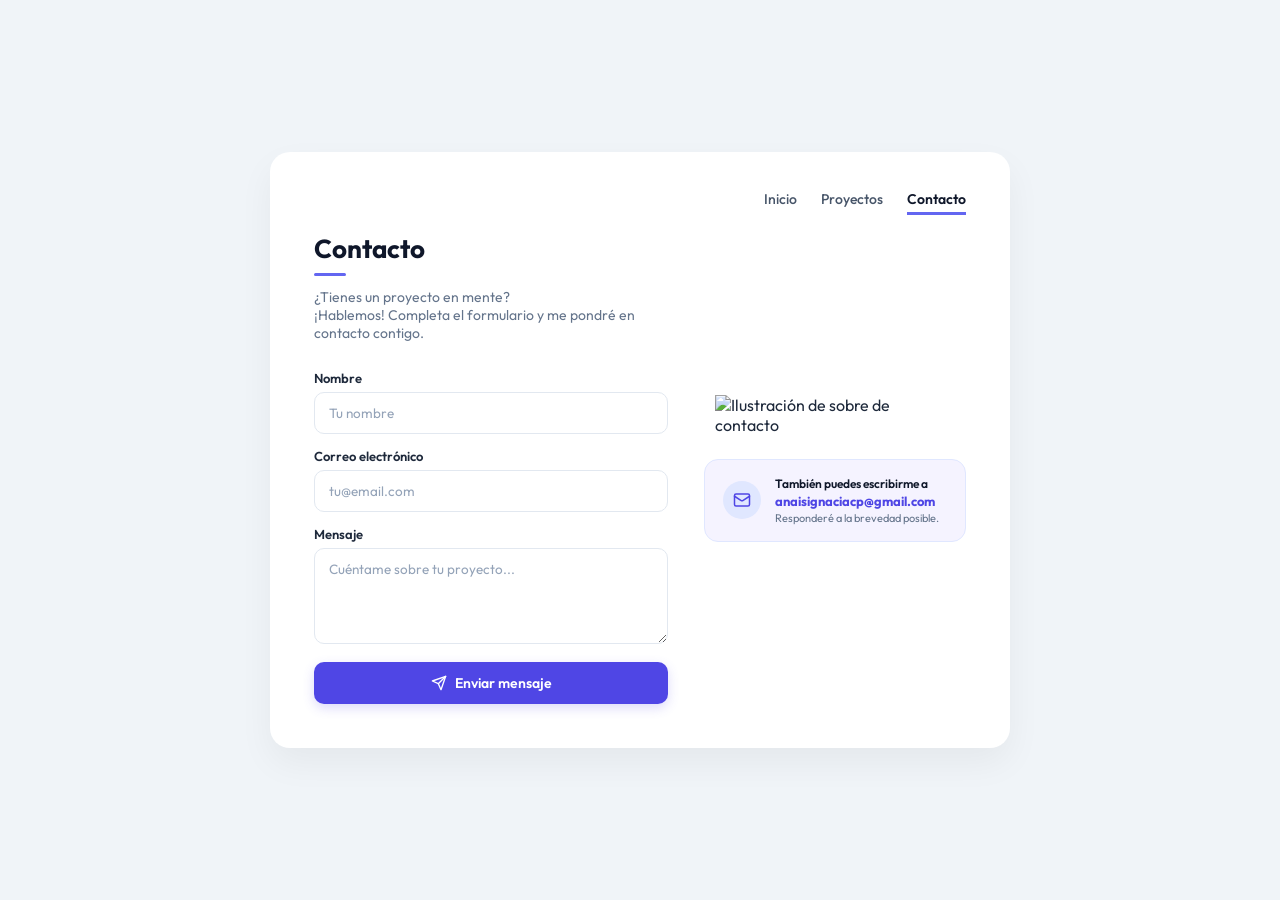
==== contacto.html @ 5600ac30 "Crear vista de contacto" ====
<!DOCTYPE html>
<html lang="es">

<head>
    <meta charset="UTF-8">
    <meta name="viewport" content="width=device-width, initial-scale=1.0">
    <title>Contacto / Anaís Cruz</title>

    <!-- Enlace a los estilos CSS -->
    <link rel="stylesheet" href="css/style.css?v=2">

    <!-- Tipografía Outfit desde Google Fonts -->
    <link rel="preconnect" href="https://fonts.googleapis.com">
    <link rel="preconnect" href="https://fonts.gstatic.com" crossorigin>
    <link href="https://fonts.googleapis.com/css2?family=Outfit:wght@300;400;500;600;700&display=swap" rel="stylesheet">
</head>

<body>

    <!-- TARJETA CONTENEDORA PRINCIPAL -->
    <main class="card card-wide">

        <!-- 1. MENÚ DE NAVEGACIÓN -->
        <nav class="navbar">
            <ul class="nav-links">
                <li><a href="index.html">Inicio</a></li>
                <li><a href="proyectos.html">Proyectos</a></li>
                <li><a href="contacto.html" class="active">Contacto</a></li>
            </ul>
        </nav>
        <!-- CONTENEDOR EN 2 COLUMNAS (FORMULARIO E ILUSTRACIÓN) -->
        <div class="contact-layout">

            <!-- COLUMNA IZQUIERDA: FORMULARIO -->
            <div class="contact-left">

                <!-- Encabezado -->
                <header class="page-header">
                    <h1 class="page-title">Contacto</h1>
                    <div class="divider-left"></div>
                    <p class="page-subtitle">
                        ¿Tienes un proyecto en mente?<br>
                        ¡Hablemos! Completa el formulario y me pondré en contacto contigo.
                    </p>
                </header>

                <!-- Formulario -->
                <form class="contact-form" action="https://formspree.io/f/tu-codigo" method="POST">

                    <div class="form-group">
                        <label for="nombre" class="form-label">Nombre</label>
                        <input type="text" id="nombre" name="nombre" class="form-input" placeholder="Tu nombre"
                            required>
                    </div>

                    <div class="form-group">
                        <label for="email" class="form-label">Correo electrónico</label>
                        <input type="email" id="email" name="email" class="form-input" placeholder="tu@email.com"
                            required>
                    </div>

                    <div class="form-group">
                        <label for="mensaje" class="form-label">Mensaje</label>
                        <textarea id="mensaje" name="mensaje" rows="4" class="form-input form-textarea"
                            placeholder="Cuéntame sobre tu proyecto..." required></textarea>
                    </div>

                    <!-- Botón Enviar con ícono -->
                    <button type="submit" class="btn-submit">
                        <svg class="btn-send-icon" xmlns="http://www.w3.org/2000/svg" viewBox="0 0 24 24" fill="none"
                            stroke="currentColor" stroke-width="2" stroke-linecap="round" stroke-linejoin="round">
                            <line x1="22" y1="2" x2="11" y2="13"></line>
                            <polygon points="22 2 15 22 11 13 2 9 22 2"></polygon>
                        </svg>
                        <span>Enviar mensaje</span>
                    </button>

                </form>
            </div>
            <!-- COLUMNA DERECHA: ILUSTRACIÓN Y EMAIL DIRECTO -->
            <div class="contact-right">

                <!-- Ilustración del sobre -->
                <div class="contact-illustration">
                    <img src="img/contacto-ilustracion.png" alt="Ilustración de sobre de contacto"
                        class="illustration-img">
                </div>

                <!-- Tarjeta de correo directo -->
                <div class="direct-email-card">
                    <div class="email-icon-circle">
                        <!-- Ícono de sobre -->
                        <svg xmlns="http://www.w3.org/2000/svg" viewBox="0 0 24 24" fill="none" stroke="currentColor"
                            stroke-width="2" stroke-linecap="round" stroke-linejoin="round">
                            <rect x="2" y="4" width="20" height="16" rx="2"></rect>
                            <path d="m22 7-8.97 5.7a1.94 1.94 0 0 1-2.06 0L2 7"></path>
                        </svg>
                    </div>
                    <div class="email-info-text">
                        <span class="email-label">También puedes escribirme a</span>
                        <a href="mailto:anaisignaciacp@gmail.com" class="email-link">anaisignaciacp@gmail.com</a>
                        <span class="email-note">Responderé a la brevedad posible.</span>
                    </div>
                </div>

            </div>

        </div> <!-- Fin de contact-layout -->

    </main>

</body>

</html>
---- css/style.css ----
/* ==========================================================================
   1. RESET Y ESTILOS GENERALES
   ========================================================================== */
* {
    margin: 0;
    padding: 0;
    box-sizing: border-box;
    /* Permite calcular bordes y paddings dentro del tamaño del elemento */
}

body {
    font-family: 'Outfit', 'Arial', sans-serif;
    background-color: #f0f4f8;
    /* Color de fondo de la página */

    /* ESTRUCTURA DE CENTRADO (FLEXBOX) */
    display: flex;
    justify-content: center;
    /* Centra la tarjeta horizontalmente */
    align-items: center;
    /* Centra la tarjeta verticalmente */

    min-height: 100vh;
    /* Fuerza al body a ocupar todo el alto de la pantalla visible */
    padding: 20px;
    /* Colchón de seguridad para que la tarjeta no choque en celulares */
}

/* ==========================================================================
   2. CONTENEDOR CENTRAL RESPONSIVO (CARD)
   ========================================================================== */
.card {
    background-color: #ffffff;

    /* RESPONSIVIDAD */
    width: 90%;
    /* Ocupará el 90% de la pantalla en dispositivos móviles */
    max-width: 600px;
    /* En pantallas grandes, se detendrá y no medirá más de 600px */

    border-radius: 16px;
    box-shadow: 0 10px 30px rgba(0, 0, 0, 0.05);
    /* Sombra suave para dar profundidad */
    padding: 40px;
    text-align: center;
    /* Centra los textos que pongas dentro por defecto */
}

/* ==========================================================================
   1. RESET Y ESTILOS GENERALES
   ========================================================================== */
* {
    margin: 0;
    padding: 0;
    box-sizing: border-box;
    /* Calcula márgenes y bordes dentro del tamaño total */
}

body {
    font-family: 'Outfit', 'Arial', sans-serif;
    background-color: #f0f4f8;
    /* Color de fondo suave de la página */
    color: #1e293b;
    /* Color del texto */

    /* CENTRADO CON FLEXBOX */
    display: flex;
    justify-content: center;
    /* Centra horizontalmente */
    align-items: center;
    /* Centra verticalmente */

    min-height: 100vh;
    /* Ocupa todo el alto de la pantalla */
    padding: 20px;
    /* Colchón para que no choque en celulares */
}

/* ==========================================================================
   2. CONTENEDOR CENTRAL (CARD BLANCA)
   ========================================================================== */
.card {
    background-color: #ffffff;
    width: 100%;
    max-width: 560px;
    /* Tamaño máximo en computadores */
    border-radius: 20px;
    /* Esquinas redondeadas */
    box-shadow: 0 15px 35px rgba(0, 0, 0, 0.05);
    /* Sombra suave */
    padding: 36px 44px 44px 44px;
    text-align: center;
}

/* ==========================================================================
   3. MENÚ DE NAVEGACIÓN SUPERIOR
   ========================================================================== */
.navbar {
    display: flex;
    justify-content: flex-end;
    /* Alinea los enlaces a la derecha */
    margin-bottom: 24px;
}

.nav-links {
    display: flex;
    list-style: none;
    /* Quita los puntos de la lista */
    gap: 24px;
    /* Espacio entre cada enlace */
}

.nav-links a {
    text-decoration: none;
    /* Quita el subrayado azul */
    color: #475569;
    font-size: 14px;
    font-weight: 500;
    padding-bottom: 4px;
    transition: color 0.2s ease;
}

.nav-links a:hover {
    color: #4f46e5;
    /* Cambia de color al pasar el mouse */
}

/* Enlace activo ("Inicio") con la rayita morada debajo */
.nav-links a.active {
    color: #0f172a;
    font-weight: 600;
    border-bottom: 3px solid #6366f1;
}

/* ==========================================================================
   4. FOTO DE PERFIL CIRCULAR
   ========================================================================== */
.avatar-container {
    width: 130px;
    height: 130px;
    margin: 0 auto 20px auto;
    /* Centra la foto */
    border-radius: 50%;
    /* Forma de círculo perfecto */
    padding: 5px;
    /* Espacio del anillo decorativo */
    background: linear-gradient(135deg, #c7d2fe 0%, #e0e7ff 100%);
    /* Degradado lila */
    box-shadow: 0 6px 18px rgba(99, 102, 241, 0.15);
}

.avatar-img {
    width: 100%;
    height: 100%;
    object-fit: cover;
    /* Evita que la foto se estire o deforme */
    border-radius: 50%;
    display: block;
}

/* ==========================================================================
   5. TEXTOS Y LÍNEA DIVISORIA
   ========================================================================== */
.profile-info {
    margin-bottom: 28px;
}

.profile-name {
    font-size: 26px;
    font-weight: 700;
    color: #0f172a;
    margin-bottom: 6px;
}

.profile-role {
    font-size: 15px;
    font-weight: 500;
    color: #4338ca;
    /* Color lila oscuro */
    margin-bottom: 16px;
}

.divider {
    width: 40px;
    height: 3px;
    background-color: #818cf8;
    /* Línea morada */
    border-radius: 3px;
    margin: 0 auto 16px auto;
    /* Centrada horizontalmente */
}

.profile-bio {
    font-size: 14px;
    line-height: 1.65;
    color: #475569;
    max-width: 420px;
    margin: 0 auto;
}

/* ==========================================================================
   6. BOTONES DE REDES SOCIALES
   ========================================================================== */
.social-links {
    display: flex;
    flex-direction: column;
    /* Coloca un botón debajo del otro */
    gap: 12px;
    /* Separación entre botones */
    max-width: 320px;
    margin: 0 auto;
}

.btn-link {
    display: flex;
    align-items: center;
    justify-content: center;
    gap: 12px;
    padding: 12px 20px;
    background-color: #ffffff;
    border: 1.5px solid #c7d2fe;
    border-radius: 12px;
    text-decoration: none;
    color: #0f172a;
    font-size: 14px;
    font-weight: 600;
    transition: all 0.25s ease;
}

/* Efecto cuando pasas el ratón por encima del botón */
.btn-link:hover {
    border-color: #6366f1;
    background-color: #f5f3ff;
    color: #4338ca;
    transform: translateY(-2px);
    /* Se levanta 2 píxeles */
    box-shadow: 0 6px 15px rgba(99, 102, 241, 0.12);
}

.btn-icon {
    width: 20px;
    height: 20px;
    stroke: #4f46e5;
    flex-shrink: 0;
    transition: transform 0.2s ease;
}

.btn-link:hover .btn-icon {
    transform: scale(1.1);
}

/* ==========================================================================
   7. ADAPTACIÓN PARA CELULARES (RESPONSIVE DESIGN)
   ========================================================================== */
@media (max-width: 480px) {
    .card {
        padding: 28px 20px;
    }

    .profile-name {
        font-size: 22px;
    }
}

/* ==========================================================================
   8. ESTILOS DE LA VISTA DE PROYECTOS
   ========================================================================== */

/* Tarjeta más ancha para mostrar proyectos en 2 columnas */
.card-wide {
    max-width: 740px;
    text-align: left;
}

/* Encabezado: Título, línea morada y subtítulo */
.page-header {
    margin-bottom: 28px;
}

.page-title {
    font-size: 26px;
    font-weight: 700;
    color: #0f172a;
    margin-bottom: 8px;
}

.divider-left {
    width: 32px;
    height: 3px;
    background-color: #6366f1;
    border-radius: 2px;
    margin-bottom: 12px;
}

.page-subtitle {
    font-size: 14px;
    color: #64748b;
}

/* Contenedor de todos los proyectos */
.projects-list {
    display: flex;
    flex-direction: column;
    gap: 28px;
}

/* Fila individual de cada proyecto */
.project-card {
    display: flex;
    align-items: center;
    justify-content: space-between;
    gap: 28px;
    padding-bottom: 28px;
    border-bottom: 1px solid #f1f5f9;
    /* Línea divisoria suave */
}

/* Quita la línea divisoria del último proyecto */
.project-card:last-child {
    border-bottom: none;
    padding-bottom: 0;
}

/* Columna de texto */
.project-info {
    flex: 1;
}

.project-title {
    font-size: 17px;
    font-weight: 700;
    color: #0f172a;
    margin-bottom: 8px;
}

.project-desc {
    font-size: 13.5px;
    line-height: 1.6;
    color: #64748b;
    margin-bottom: 14px;
}

/* Enlace "Ver proyecto ->" */
.project-link {
    display: inline-flex;
    align-items: center;
    gap: 6px;
    color: #4f46e5;
    font-size: 13.5px;
    font-weight: 600;
    text-decoration: none;
    transition: all 0.2s ease;
}

.project-link:hover {
    color: #3730a3;
    transform: translateX(4px);
    /* Se desplaza suavemente a la derecha */
}

/* Columna de la imagen del proyecto */
.project-image-container {
    width: 240px;
    height: 145px;
    flex-shrink: 0;
    border-radius: 12px;
    overflow: hidden;
    background-color: #f8fafc;
    box-shadow: 0 4px 12px rgba(0, 0, 0, 0.04);
}

.project-img {
    width: 100%;
    height: 100%;
    object-fit: cover;
    display: block;
    transition: transform 0.3s ease;
}

.project-card:hover .project-img {
    transform: scale(1.03);
    /* Efecto suave de zoom al pasar el ratón */
}

/* ==========================================================================
   9. RESPONSIVE DESIGN PARA PROYECTOS (CELULARES)
   ========================================================================== */
@media (max-width: 620px) {
    .card-wide {
        padding: 28px 20px;
    }

    /* En celulares, coloca la imagen arriba del texto */
    .project-card {
        flex-direction: column-reverse;
        align-items: flex-start;
        gap: 16px;
    }

    .project-image-container {
        width: 100%;
        height: 180px;
    }
}

/* ==========================================================================
   10. ESTILOS DE LA VISTA DE CONTACTO
   ========================================================================== */

/* Distribución en 2 columnas */
.contact-layout {
    display: grid;
    grid-template-columns: 1.15fr 0.85fr;
    gap: 36px;
    align-items: center;
}

.contact-left {
    text-align: left;
}

/* Grupos y etiquetas del formulario */
.form-group {
    display: flex;
    flex-direction: column;
    gap: 6px;
    margin-bottom: 14px;
}

.form-label {
    font-size: 13px;
    font-weight: 600;
    color: #1e293b;
}

/* Cajas de texto (Inputs y Textarea) */
.form-input {
    width: 100%;
    padding: 11px 14px;
    border: 1.5px solid #e2e8f0;
    border-radius: 10px;
    font-family: inherit;
    font-size: 13.5px;
    color: #0f172a;
    background-color: #ffffff;
    transition: all 0.2s ease;
    outline: none;
}

.form-input::placeholder {
    color: #94a3b8;
}

/* Efecto cuando haces clic dentro del campo */
.form-input:focus {
    border-color: #6366f1;
    box-shadow: 0 0 0 3px rgba(99, 102, 241, 0.12);
}

.form-textarea {
    resize: vertical;
    min-height: 90px;
}

/* Botón "Enviar mensaje" */
.btn-submit {
    display: inline-flex;
    align-items: center;
    justify-content: center;
    gap: 8px;
    width: 100%;
    padding: 12px 20px;
    background-color: #4f46e5;
    color: #ffffff;
    border: none;
    border-radius: 10px;
    font-family: inherit;
    font-size: 14px;
    font-weight: 600;
    cursor: pointer;
    transition: all 0.2s ease;
    box-shadow: 0 4px 12px rgba(79, 70, 229, 0.2);
    margin-top: 4px;
}

.btn-submit:hover {
    background-color: #4338ca;
    transform: translateY(-1px);
    box-shadow: 0 6px 16px rgba(79, 70, 229, 0.3);
}

.btn-send-icon {
    width: 16px;
    height: 16px;
    stroke: #ffffff;
}

/* COLUMNA DERECHA: ILUSTRACIÓN Y EMAIL DIRECTO */
.contact-right {
    display: flex;
    flex-direction: column;
    align-items: center;
    gap: 24px;
}

.contact-illustration {
    width: 100%;
    max-width: 240px;
    display: flex;
    justify-content: center;
    align-items: center;
}

.illustration-img {
    width: 100%;
    height: auto;
    object-fit: contain;
    display: block;
}

/* Tarjeta lila de correo directo */
.direct-email-card {
    display: flex;
    align-items: center;
    gap: 14px;
    background-color: #f5f3ff;
    border: 1px solid #e0e7ff;
    border-radius: 14px;
    padding: 16px 18px;
    width: 100%;
    text-align: left;
}

.email-icon-circle {
    width: 38px;
    height: 38px;
    border-radius: 50%;
    background-color: #e0e7ff;
    display: flex;
    align-items: center;
    justify-content: center;
    flex-shrink: 0;
}

.email-icon-circle svg {
    width: 18px;
    height: 18px;
    stroke: #4f46e5;
}

.email-info-text {
    display: flex;
    flex-direction: column;
    gap: 2px;
}

.email-label {
    font-size: 12px;
    font-weight: 600;
    color: #0f172a;
}

.email-link {
    font-size: 13px;
    font-weight: 700;
    color: #4f46e5;
    text-decoration: none;
    word-break: break-all;
}

.email-link:hover {
    text-decoration: underline;
}

.email-note {
    font-size: 11px;
    color: #64748b;
}

/* RESPONSIVE PARA CONTACTO EN CELULARES */
@media (max-width: 680px) {
    .contact-layout {
        grid-template-columns: 1fr;
        gap: 32px;
    }

    .contact-illustration {
        max-width: 180px;
    }
}
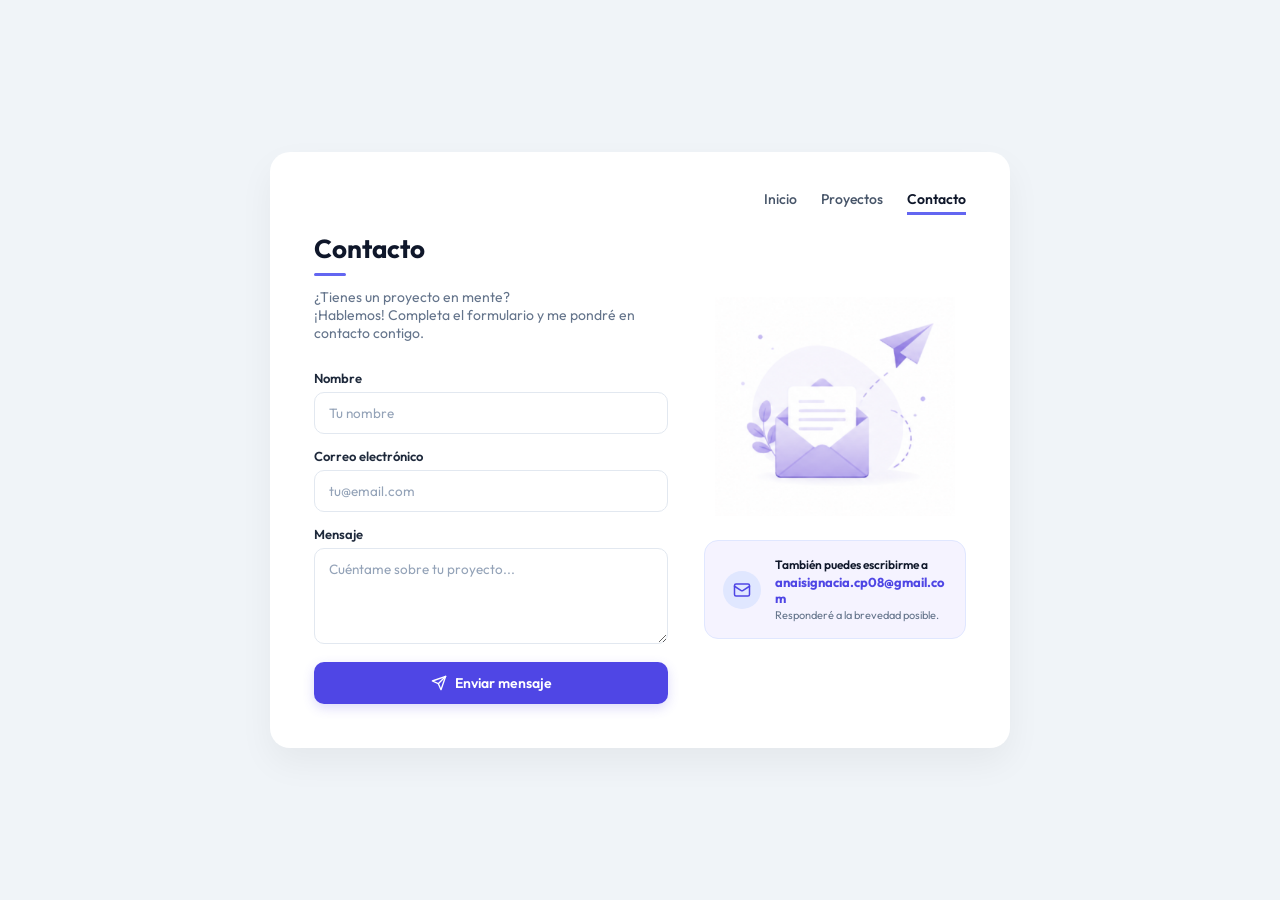
==== commit 2ffc1a4a: "Actualizar correo electronico" ====
--- a/contacto.html
+++ b/contacto.html
@@ -98,7 +98,7 @@
                     </div>
                     <div class="email-info-text">
                         <span class="email-label">También puedes escribirme a</span>
-                        <a href="mailto:anaisignaciacp@gmail.com" class="email-link">anaisignaciacp@gmail.com</a>
+                        <a href="mailto:anaisignacia.cp08@gmail.com" class="email-link">anaisignacia.cp08@gmail.com</a>
                         <span class="email-note">Responderé a la brevedad posible.</span>
                     </div>
                 </div>
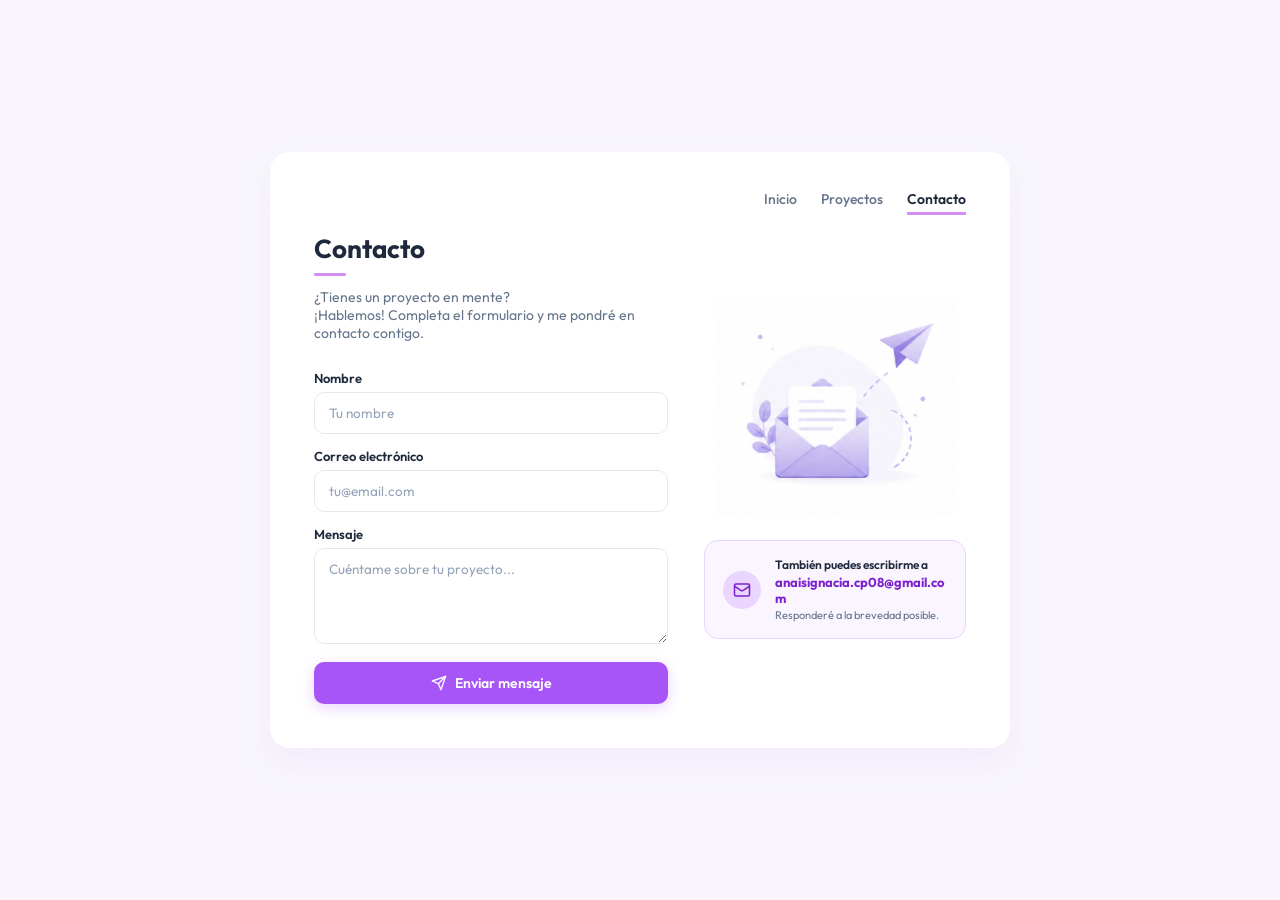
==== commit 89fc8b60: "Agregar animaciones AOS" ====
--- a/contacto.html
+++ b/contacto.html
@@ -9,6 +9,9 @@
     <!-- Enlace a los estilos CSS -->
     <link rel="stylesheet" href="css/style.css?v=2">
 
+    <!-- AOS Library CSS -->
+    <link href="https://unpkg.com/aos@2.3.1/dist/aos.css" rel="stylesheet">
+
     <!-- Tipografía Outfit desde Google Fonts -->
     <link rel="preconnect" href="https://fonts.googleapis.com">
     <link rel="preconnect" href="https://fonts.gstatic.com" crossorigin>
@@ -18,10 +21,10 @@
 <body>
 
     <!-- TARJETA CONTENEDORA PRINCIPAL -->
-    <main class="card card-wide">
+    <main class="card card-wide" data-aos="fade-up" data-aos-duration="800">
 
         <!-- 1. MENÚ DE NAVEGACIÓN -->
-        <nav class="navbar">
+        <nav class="navbar" data-aos="fade-down" data-aos-delay="100">
             <ul class="nav-links">
                 <li><a href="index.html">Inicio</a></li>
                 <li><a href="proyectos.html">Proyectos</a></li>
@@ -32,7 +35,7 @@
         <div class="contact-layout">
 
             <!-- COLUMNA IZQUIERDA: FORMULARIO -->
-            <div class="contact-left">
+            <div class="contact-left" data-aos="fade-right" data-aos-delay="200">
 
                 <!-- Encabezado -->
                 <header class="page-header">
@@ -78,7 +81,7 @@
                 </form>
             </div>
             <!-- COLUMNA DERECHA: ILUSTRACIÓN Y EMAIL DIRECTO -->
-            <div class="contact-right">
+            <div class="contact-right" data-aos="fade-left" data-aos-delay="300">
 
                 <!-- Ilustración del sobre -->
                 <div class="contact-illustration">
@@ -109,6 +112,16 @@
 
     </main>
 
+    <!-- Script de AOS Library e inicialización -->
+    <script src="https://unpkg.com/aos@2.3.1/dist/aos.js"></script>
+    <script>
+        AOS.init({
+            duration: 800,
+            once: true,
+            easing: 'ease-out-cubic'
+        });
+    </script>
+
 </body>
 
 </html>
--- a/css/style.css
+++ b/css/style.css
@@ -1,3 +1,28 @@
+/* ==========================================================================
+   VARIABLES DE DISEÑO (PALETA LILA / LAVANDA)
+   ========================================================================== */
+:root {
+    /* Paleta Lila / Lavanda */
+    --primary: #a855f7;          /* Lila principal vibrante */
+    --primary-hover: #9333ea;    /* Lila intenso para hover */
+    --primary-dark: #7e22ce;     /* Lila oscuro para enlaces y contraste */
+    --primary-light: #faf5ff;    /* Fondo claro con tinte lila */
+    --primary-border: #e9d5ff;   /* Borde lila suave */
+    --primary-ring-1: #e9d5ff;   /* Degradado de avatar inicio */
+    --primary-ring-2: #f3e8ff;   /* Degradado de avatar fin */
+    --accent: #d48df0;           /* Acento decorativo (líneas y subrayados) */
+    
+    /* Fondo general y tarjeta */
+    --bg-page: #f8f6fc;          /* Fondo suave con matiz lila */
+    --card-bg: #ffffff;          /* Fondo blanco de la tarjeta */
+    
+    /* Tipografía y textos */
+    --text-main: #1e293b;        /* Títulos y texto principal */
+    --text-muted: #64748b;       /* Subtítulos y descripciones */
+    --text-role: #7c5696;        /* Rol profesional */
+    --border-subtle: #f1f5f9;    /* Separador suave entre elementos */
+}
+
 /* ==========================================================================
    1. RESET Y ESTILOS GENERALES
    ========================================================================== */
@@ -5,89 +30,36 @@
     margin: 0;
     padding: 0;
     box-sizing: border-box;
-    /* Permite calcular bordes y paddings dentro del tamaño del elemento */
+}
+
+html {
+    overflow-x: hidden;
 }
 
 body {
     font-family: 'Outfit', 'Arial', sans-serif;
-    background-color: #f0f4f8;
-    /* Color de fondo de la página */
-
-    /* ESTRUCTURA DE CENTRADO (FLEXBOX) */
+    background-color: var(--bg-page);
+    color: var(--text-main);
+
+    /* CENTRADO CON FLEXBOX */
     display: flex;
     justify-content: center;
-    /* Centra la tarjeta horizontalmente */
-    align-items: center;
-    /* Centra la tarjeta verticalmente */
+    align-items: center;
 
     min-height: 100vh;
-    /* Fuerza al body a ocupar todo el alto de la pantalla visible */
     padding: 20px;
-    /* Colchón de seguridad para que la tarjeta no choque en celulares */
-}
-
-/* ==========================================================================
-   2. CONTENEDOR CENTRAL RESPONSIVO (CARD)
+    overflow-x: hidden;
+}
+
+/* ==========================================================================
+   2. CONTENEDOR CENTRAL (CARD BLANCA)
    ========================================================================== */
 .card {
-    background-color: #ffffff;
-
-    /* RESPONSIVIDAD */
-    width: 90%;
-    /* Ocupará el 90% de la pantalla en dispositivos móviles */
-    max-width: 600px;
-    /* En pantallas grandes, se detendrá y no medirá más de 600px */
-
-    border-radius: 16px;
-    box-shadow: 0 10px 30px rgba(0, 0, 0, 0.05);
-    /* Sombra suave para dar profundidad */
-    padding: 40px;
-    text-align: center;
-    /* Centra los textos que pongas dentro por defecto */
-}
-
-/* ==========================================================================
-   1. RESET Y ESTILOS GENERALES
-   ========================================================================== */
-* {
-    margin: 0;
-    padding: 0;
-    box-sizing: border-box;
-    /* Calcula márgenes y bordes dentro del tamaño total */
-}
-
-body {
-    font-family: 'Outfit', 'Arial', sans-serif;
-    background-color: #f0f4f8;
-    /* Color de fondo suave de la página */
-    color: #1e293b;
-    /* Color del texto */
-
-    /* CENTRADO CON FLEXBOX */
-    display: flex;
-    justify-content: center;
-    /* Centra horizontalmente */
-    align-items: center;
-    /* Centra verticalmente */
-
-    min-height: 100vh;
-    /* Ocupa todo el alto de la pantalla */
-    padding: 20px;
-    /* Colchón para que no choque en celulares */
-}
-
-/* ==========================================================================
-   2. CONTENEDOR CENTRAL (CARD BLANCA)
-   ========================================================================== */
-.card {
-    background-color: #ffffff;
+    background-color: var(--card-bg);
     width: 100%;
     max-width: 560px;
-    /* Tamaño máximo en computadores */
     border-radius: 20px;
-    /* Esquinas redondeadas */
-    box-shadow: 0 15px 35px rgba(0, 0, 0, 0.05);
-    /* Sombra suave */
+    box-shadow: 0 15px 35px rgba(168, 85, 247, 0.07);
     padding: 36px 44px 44px 44px;
     text-align: center;
 }
@@ -98,22 +70,18 @@
 .navbar {
     display: flex;
     justify-content: flex-end;
-    /* Alinea los enlaces a la derecha */
     margin-bottom: 24px;
 }
 
 .nav-links {
     display: flex;
     list-style: none;
-    /* Quita los puntos de la lista */
     gap: 24px;
-    /* Espacio entre cada enlace */
 }
 
 .nav-links a {
     text-decoration: none;
-    /* Quita el subrayado azul */
-    color: #475569;
+    color: var(--text-muted);
     font-size: 14px;
     font-weight: 500;
     padding-bottom: 4px;
@@ -121,15 +89,14 @@
 }
 
 .nav-links a:hover {
-    color: #4f46e5;
-    /* Cambia de color al pasar el mouse */
-}
-
-/* Enlace activo ("Inicio") con la rayita morada debajo */
+    color: var(--primary);
+}
+
+/* Enlace activo con subrayado lila */
 .nav-links a.active {
-    color: #0f172a;
+    color: var(--text-main);
     font-weight: 600;
-    border-bottom: 3px solid #6366f1;
+    border-bottom: 3px solid var(--accent);
 }
 
 /* ==========================================================================
@@ -139,21 +106,16 @@
     width: 130px;
     height: 130px;
     margin: 0 auto 20px auto;
-    /* Centra la foto */
     border-radius: 50%;
-    /* Forma de círculo perfecto */
     padding: 5px;
-    /* Espacio del anillo decorativo */
-    background: linear-gradient(135deg, #c7d2fe 0%, #e0e7ff 100%);
-    /* Degradado lila */
-    box-shadow: 0 6px 18px rgba(99, 102, 241, 0.15);
+    background: linear-gradient(135deg, var(--primary-ring-1) 0%, var(--primary-ring-2) 100%);
+    box-shadow: 0 6px 18px rgba(168, 85, 247, 0.16);
 }
 
 .avatar-img {
     width: 100%;
     height: 100%;
     object-fit: cover;
-    /* Evita que la foto se estire o deforme */
     border-radius: 50%;
     display: block;
 }
@@ -168,32 +130,29 @@
 .profile-name {
     font-size: 26px;
     font-weight: 700;
-    color: #0f172a;
+    color: var(--text-main);
     margin-bottom: 6px;
 }
 
 .profile-role {
     font-size: 15px;
     font-weight: 500;
-    color: #4338ca;
-    /* Color lila oscuro */
+    color: var(--text-role);
     margin-bottom: 16px;
 }
 
 .divider {
     width: 40px;
     height: 3px;
-    background-color: #818cf8;
-    /* Línea morada */
+    background-color: var(--accent);
     border-radius: 3px;
     margin: 0 auto 16px auto;
-    /* Centrada horizontalmente */
 }
 
 .profile-bio {
     font-size: 14px;
     line-height: 1.65;
-    color: #475569;
+    color: var(--text-muted);
     max-width: 420px;
     margin: 0 auto;
 }
@@ -204,9 +163,7 @@
 .social-links {
     display: flex;
     flex-direction: column;
-    /* Coloca un botón debajo del otro */
     gap: 12px;
-    /* Separación entre botones */
     max-width: 320px;
     margin: 0 auto;
 }
@@ -217,30 +174,29 @@
     justify-content: center;
     gap: 12px;
     padding: 12px 20px;
-    background-color: #ffffff;
-    border: 1.5px solid #c7d2fe;
+    background-color: var(--card-bg);
+    border: 1.5px solid var(--primary-border);
     border-radius: 12px;
     text-decoration: none;
-    color: #0f172a;
+    color: var(--text-main);
     font-size: 14px;
     font-weight: 600;
     transition: all 0.25s ease;
 }
 
-/* Efecto cuando pasas el ratón por encima del botón */
+/* Efecto hover en botones */
 .btn-link:hover {
-    border-color: #6366f1;
-    background-color: #f5f3ff;
-    color: #4338ca;
+    border-color: var(--primary);
+    background-color: var(--primary-light);
+    color: var(--primary-dark);
     transform: translateY(-2px);
-    /* Se levanta 2 píxeles */
-    box-shadow: 0 6px 15px rgba(99, 102, 241, 0.12);
+    box-shadow: 0 6px 15px rgba(168, 85, 247, 0.15);
 }
 
 .btn-icon {
     width: 20px;
     height: 20px;
-    stroke: #4f46e5;
+    stroke: var(--primary);
     flex-shrink: 0;
     transition: transform 0.2s ease;
 }
@@ -250,7 +206,7 @@
 }
 
 /* ==========================================================================
-   7. ADAPTACIÓN PARA CELULARES (RESPONSIVE DESIGN)
+   7. ADAPTACIÓN PARA CELULARES (RESPONSIVE INICIO)
    ========================================================================== */
 @media (max-width: 480px) {
     .card {
@@ -265,14 +221,11 @@
 /* ==========================================================================
    8. ESTILOS DE LA VISTA DE PROYECTOS
    ========================================================================== */
-
-/* Tarjeta más ancha para mostrar proyectos en 2 columnas */
 .card-wide {
     max-width: 740px;
     text-align: left;
 }
 
-/* Encabezado: Título, línea morada y subtítulo */
 .page-header {
     margin-bottom: 28px;
 }
@@ -280,48 +233,43 @@
 .page-title {
     font-size: 26px;
     font-weight: 700;
-    color: #0f172a;
+    color: var(--text-main);
     margin-bottom: 8px;
 }
 
 .divider-left {
     width: 32px;
     height: 3px;
-    background-color: #6366f1;
+    background-color: var(--accent);
     border-radius: 2px;
     margin-bottom: 12px;
 }
 
 .page-subtitle {
     font-size: 14px;
-    color: #64748b;
-}
-
-/* Contenedor de todos los proyectos */
+    color: var(--text-muted);
+}
+
 .projects-list {
     display: flex;
     flex-direction: column;
     gap: 28px;
 }
 
-/* Fila individual de cada proyecto */
 .project-card {
     display: flex;
     align-items: center;
     justify-content: space-between;
     gap: 28px;
     padding-bottom: 28px;
-    border-bottom: 1px solid #f1f5f9;
-    /* Línea divisoria suave */
-}
-
-/* Quita la línea divisoria del último proyecto */
+    border-bottom: 1px solid var(--border-subtle);
+}
+
 .project-card:last-child {
     border-bottom: none;
     padding-bottom: 0;
 }
 
-/* Columna de texto */
 .project-info {
     flex: 1;
 }
@@ -329,23 +277,22 @@
 .project-title {
     font-size: 17px;
     font-weight: 700;
-    color: #0f172a;
+    color: var(--text-main);
     margin-bottom: 8px;
 }
 
 .project-desc {
     font-size: 13.5px;
     line-height: 1.6;
-    color: #64748b;
+    color: var(--text-muted);
     margin-bottom: 14px;
 }
 
-/* Enlace "Ver proyecto ->" */
 .project-link {
     display: inline-flex;
     align-items: center;
     gap: 6px;
-    color: #4f46e5;
+    color: var(--primary-dark);
     font-size: 13.5px;
     font-weight: 600;
     text-decoration: none;
@@ -353,12 +300,10 @@
 }
 
 .project-link:hover {
-    color: #3730a3;
+    color: var(--primary);
     transform: translateX(4px);
-    /* Se desplaza suavemente a la derecha */
-}
-
-/* Columna de la imagen del proyecto */
+}
+
 .project-image-container {
     width: 240px;
     height: 145px;
@@ -379,18 +324,14 @@
 
 .project-card:hover .project-img {
     transform: scale(1.03);
-    /* Efecto suave de zoom al pasar el ratón */
-}
-
-/* ==========================================================================
-   9. RESPONSIVE DESIGN PARA PROYECTOS (CELULARES)
-   ========================================================================== */
+}
+
+/* Responsive Proyectos */
 @media (max-width: 620px) {
     .card-wide {
         padding: 28px 20px;
     }
 
-    /* En celulares, coloca la imagen arriba del texto */
     .project-card {
         flex-direction: column-reverse;
         align-items: flex-start;
@@ -404,10 +345,8 @@
 }
 
 /* ==========================================================================
-   10. ESTILOS DE LA VISTA DE CONTACTO
-   ========================================================================== */
-
-/* Distribución en 2 columnas */
+   9. ESTILOS DE LA VISTA DE CONTACTO
+   ========================================================================== */
 .contact-layout {
     display: grid;
     grid-template-columns: 1.15fr 0.85fr;
@@ -419,7 +358,6 @@
     text-align: left;
 }
 
-/* Grupos y etiquetas del formulario */
 .form-group {
     display: flex;
     flex-direction: column;
@@ -430,10 +368,9 @@
 .form-label {
     font-size: 13px;
     font-weight: 600;
-    color: #1e293b;
-}
-
-/* Cajas de texto (Inputs y Textarea) */
+    color: var(--text-main);
+}
+
 .form-input {
     width: 100%;
     padding: 11px 14px;
@@ -441,7 +378,7 @@
     border-radius: 10px;
     font-family: inherit;
     font-size: 13.5px;
-    color: #0f172a;
+    color: var(--text-main);
     background-color: #ffffff;
     transition: all 0.2s ease;
     outline: none;
@@ -451,10 +388,9 @@
     color: #94a3b8;
 }
 
-/* Efecto cuando haces clic dentro del campo */
 .form-input:focus {
-    border-color: #6366f1;
-    box-shadow: 0 0 0 3px rgba(99, 102, 241, 0.12);
+    border-color: var(--primary);
+    box-shadow: 0 0 0 3px rgba(168, 85, 247, 0.15);
 }
 
 .form-textarea {
@@ -462,7 +398,7 @@
     min-height: 90px;
 }
 
-/* Botón "Enviar mensaje" */
+/* Botón Enviar */
 .btn-submit {
     display: inline-flex;
     align-items: center;
@@ -470,7 +406,7 @@
     gap: 8px;
     width: 100%;
     padding: 12px 20px;
-    background-color: #4f46e5;
+    background-color: var(--primary);
     color: #ffffff;
     border: none;
     border-radius: 10px;
@@ -479,14 +415,14 @@
     font-weight: 600;
     cursor: pointer;
     transition: all 0.2s ease;
-    box-shadow: 0 4px 12px rgba(79, 70, 229, 0.2);
+    box-shadow: 0 4px 14px rgba(168, 85, 247, 0.25);
     margin-top: 4px;
 }
 
 .btn-submit:hover {
-    background-color: #4338ca;
+    background-color: var(--primary-hover);
     transform: translateY(-1px);
-    box-shadow: 0 6px 16px rgba(79, 70, 229, 0.3);
+    box-shadow: 0 6px 18px rgba(168, 85, 247, 0.35);
 }
 
 .btn-send-icon {
@@ -495,7 +431,7 @@
     stroke: #ffffff;
 }
 
-/* COLUMNA DERECHA: ILUSTRACIÓN Y EMAIL DIRECTO */
+/* Contacto - Columna Derecha */
 .contact-right {
     display: flex;
     flex-direction: column;
@@ -518,13 +454,13 @@
     display: block;
 }
 
-/* Tarjeta lila de correo directo */
+/* Tarjeta de correo directo */
 .direct-email-card {
     display: flex;
     align-items: center;
     gap: 14px;
-    background-color: #f5f3ff;
-    border: 1px solid #e0e7ff;
+    background-color: var(--primary-light);
+    border: 1px solid var(--primary-border);
     border-radius: 14px;
     padding: 16px 18px;
     width: 100%;
@@ -535,7 +471,7 @@
     width: 38px;
     height: 38px;
     border-radius: 50%;
-    background-color: #e0e7ff;
+    background-color: var(--primary-border);
     display: flex;
     align-items: center;
     justify-content: center;
@@ -545,7 +481,7 @@
 .email-icon-circle svg {
     width: 18px;
     height: 18px;
-    stroke: #4f46e5;
+    stroke: var(--primary-dark);
 }
 
 .email-info-text {
@@ -557,27 +493,28 @@
 .email-label {
     font-size: 12px;
     font-weight: 600;
-    color: #0f172a;
+    color: var(--text-main);
 }
 
 .email-link {
     font-size: 13px;
     font-weight: 700;
-    color: #4f46e5;
+    color: var(--primary-dark);
     text-decoration: none;
     word-break: break-all;
 }
 
 .email-link:hover {
     text-decoration: underline;
+    color: var(--primary);
 }
 
 .email-note {
     font-size: 11px;
-    color: #64748b;
-}
-
-/* RESPONSIVE PARA CONTACTO EN CELULARES */
+    color: var(--text-muted);
+}
+
+/* Responsive Contacto */
 @media (max-width: 680px) {
     .contact-layout {
         grid-template-columns: 1fr;
